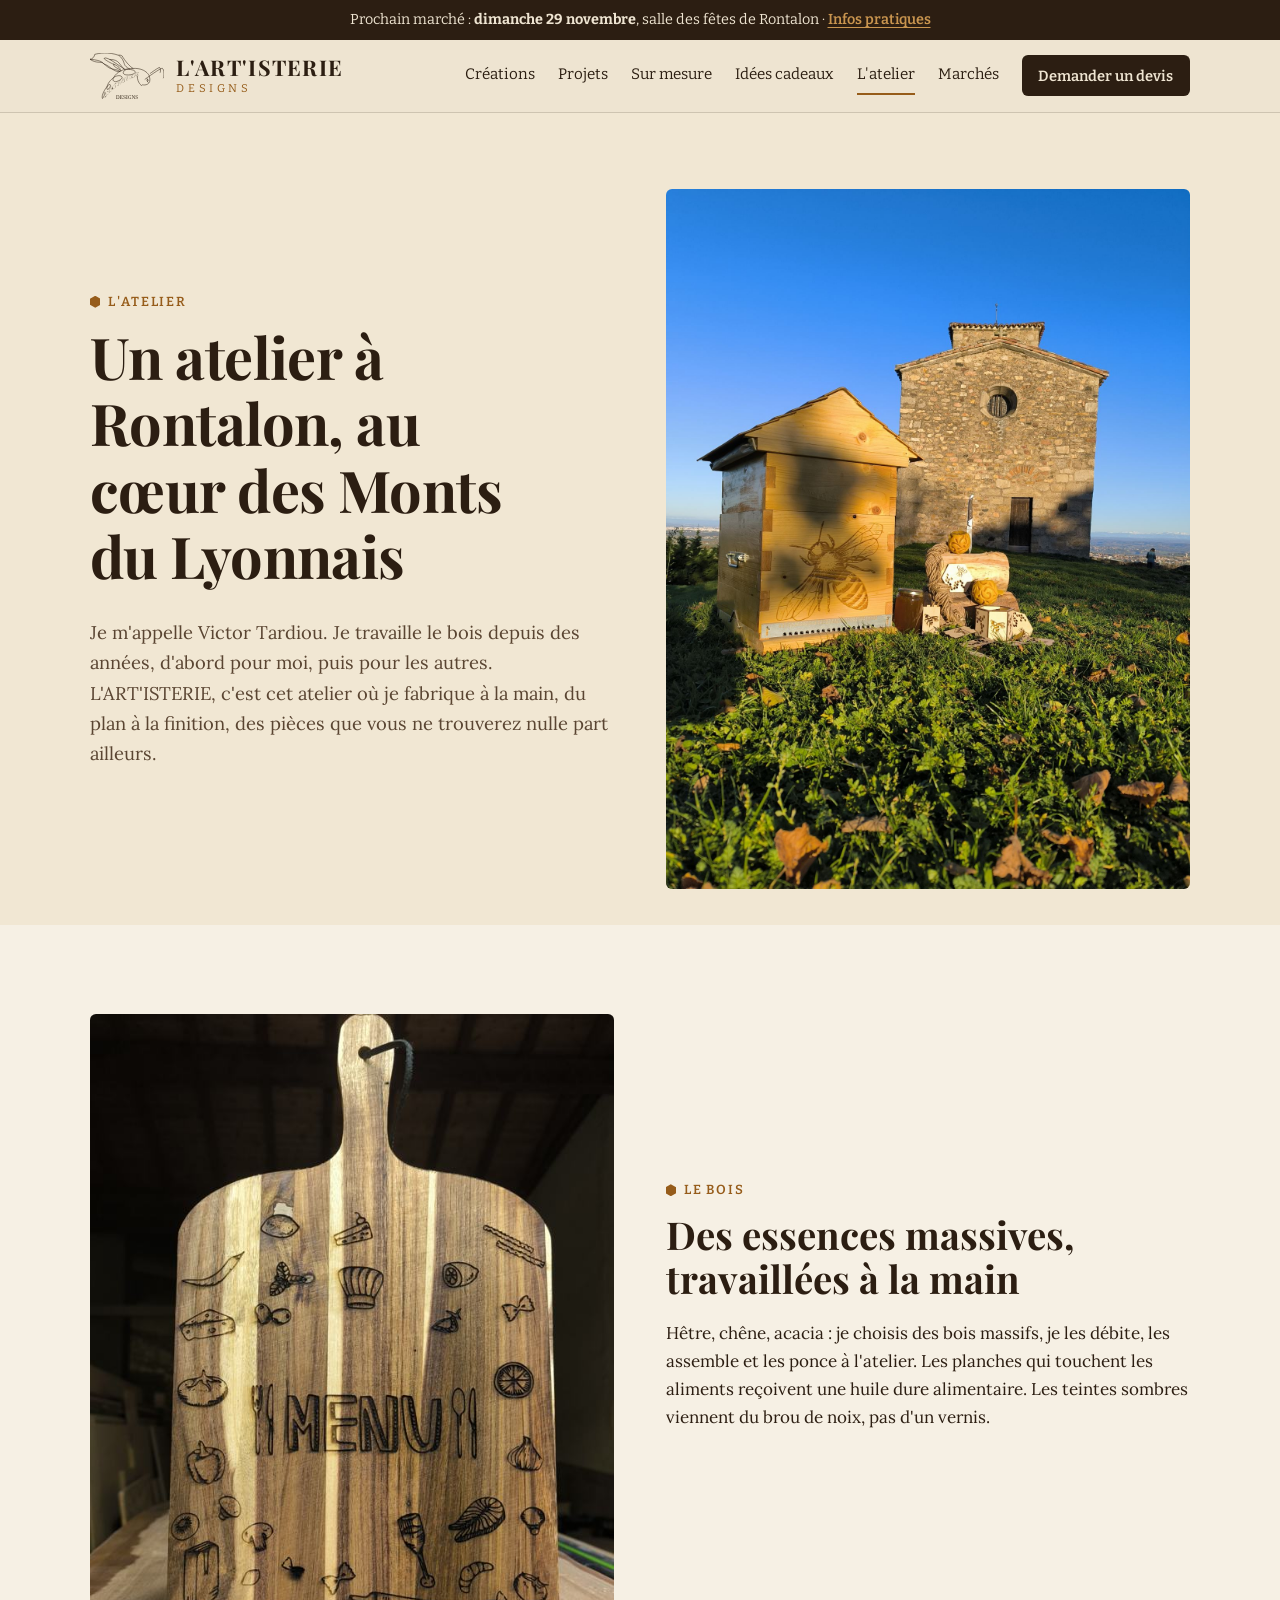
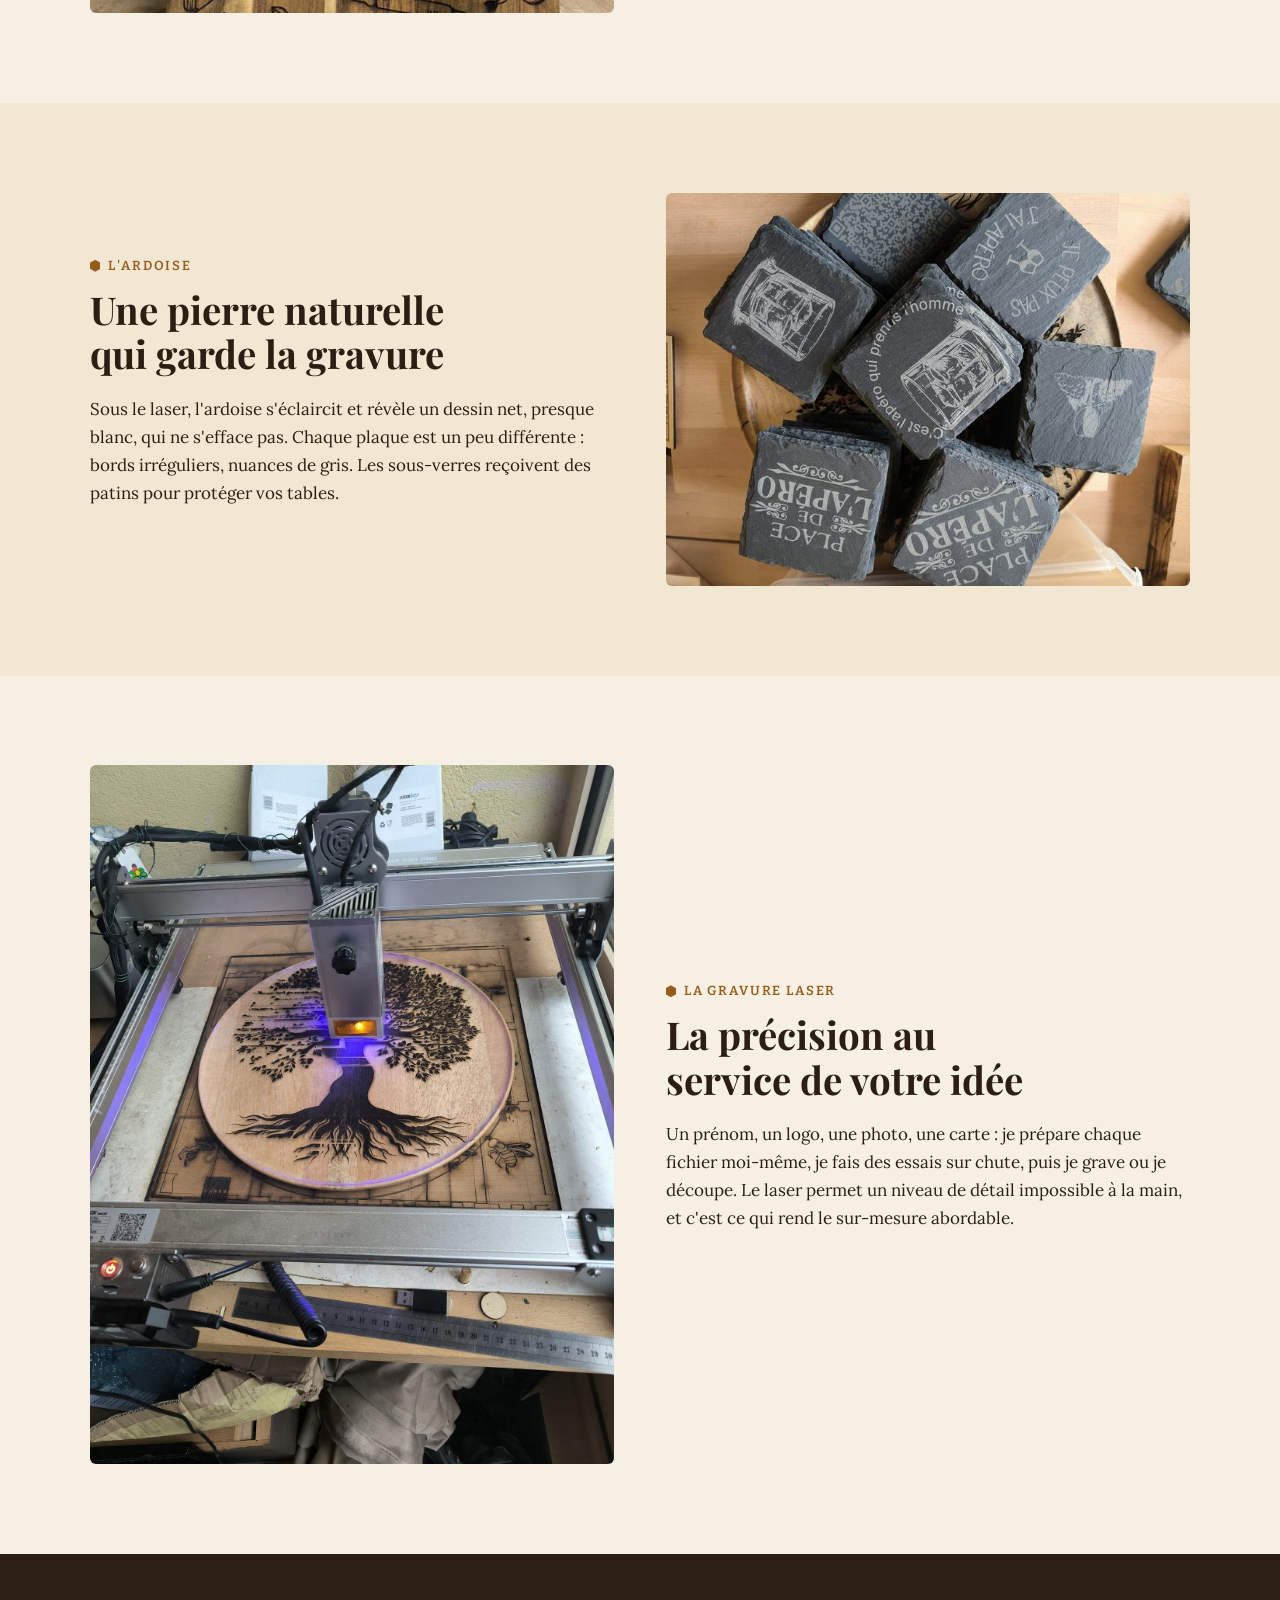
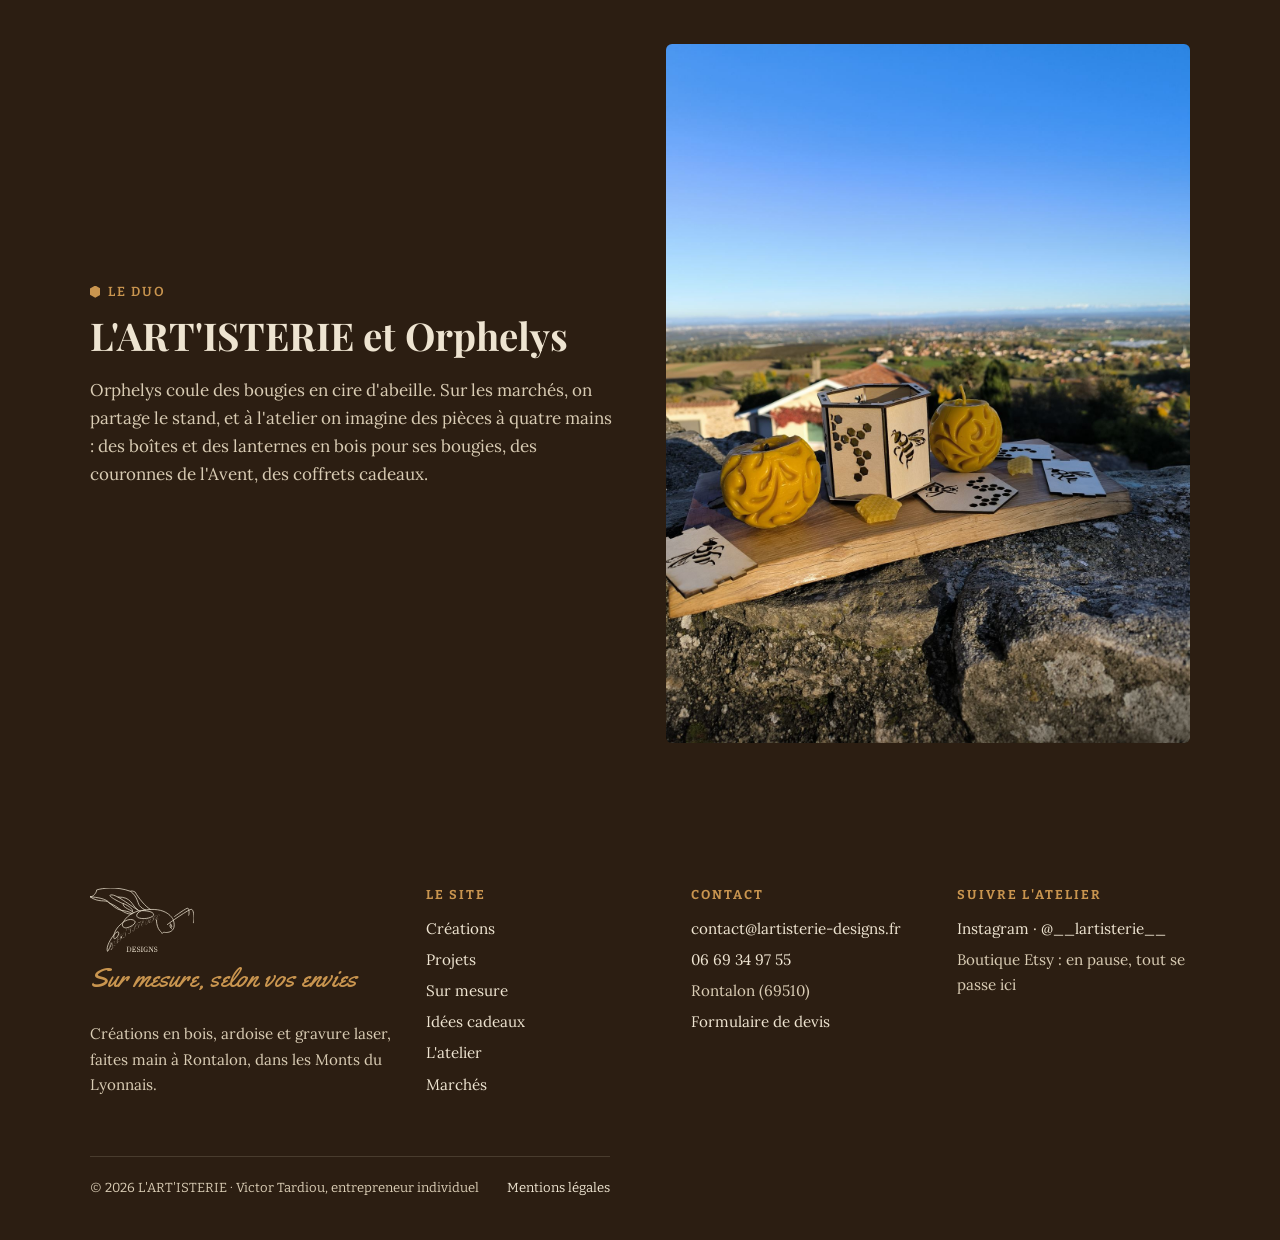
==== atelier.html @ 4615bab8 "Initial commit" ====
<!DOCTYPE html>
<html lang="fr">
<head>
<meta charset="utf-8">
<meta name="viewport" content="width=device-width, initial-scale=1">
<title>L&#x27;atelier de Rontalon · L&#x27;ART&#x27;ISTERIE</title>
<meta name="description" content="Victor Tardiou travaille le bois massif, l&#x27;ardoise et la gravure laser dans son atelier de Rontalon, dans les Monts du Lyonnais.">
<meta property="og:title" content="L&#x27;atelier de Rontalon · L&#x27;ART&#x27;ISTERIE">
<meta property="og:description" content="Victor Tardiou travaille le bois massif, l&#x27;ardoise et la gravure laser dans son atelier de Rontalon, dans les Monts du Lyonnais.">
<meta property="og:type" content="website">
<meta property="og:locale" content="fr_FR">
<meta property="og:image" content="img/ruche-village.jpg">

<link rel="icon" href="img/favicon.svg" type="image/svg+xml">
<link rel="preconnect" href="https://fonts.googleapis.com">
<link rel="preconnect" href="https://fonts.gstatic.com" crossorigin>
<link rel="stylesheet" href="https://fonts.googleapis.com/css2?family=Bitter:wght@400;600&family=Lora:ital,wght@0,400;0,600;1,400&family=Playfair+Display:wght@700&family=Yellowtail&display=swap">
<link rel="stylesheet" href="css/style.css">
</head>
<body data-page="atelier">
<p class="bandeau">Prochain marché : <strong>dimanche 29 novembre</strong>, salle des fêtes de Rontalon · <a href="marches.html">Infos pratiques</a></p>
<header class="entete">
  <div class="wrap">
    <a class="marque" href="index.html" aria-label="L'ART'ISTERIE, accueil">
      <img src="img/logo-brun.svg" alt="" width="74" height="46">
      <span><b>L'ART'ISTERIE</b><small>designs</small></span>
    </a>
    <button class="burger" type="button" aria-expanded="false" aria-controls="nav">Menu</button>
    <nav class="nav" id="nav" aria-label="Navigation principale"><a href="creations.html">Créations</a><a href="projets.html">Projets</a><a href="sur-mesure.html">Sur mesure</a><a href="idees-cadeaux.html">Idées cadeaux</a><a href="atelier.html" aria-current="page">L'atelier</a><a href="marches.html">Marchés</a><a class="btn" href="sur-mesure.html#devis">Demander un devis</a></nav>
  </div>
</header>
<main>

<section class="entete-page">
  <div class="wrap duo">
    <div>
      <p class="surtitre">L'atelier</p>
      <h1>Un atelier à Rontalon, au cœur des Monts du Lyonnais</h1>
      <p class="chapo">Je m'appelle Victor Tardiou. Je travaille le bois depuis des années, d'abord pour moi, puis pour les autres. L'ART'ISTERIE, c'est cet atelier où je fabrique à la main, du plan à la finition, des pièces que vous ne trouverez nulle part ailleurs.</p>
    </div>
    <div><img src="img/ruche-chapelle-sm.jpg" srcset="img/ruche-chapelle-sm.jpg 540w, img/ruche-chapelle.jpg 1350w" sizes="(max-width:700px) 100vw, 50vw" width="540" height="720" alt="Ruche gravée devant une chapelle en pierre des Monts du Lyonnais" fetchpriority="high"></div>
  </div>
</section>
<section class="section papier">
  <div class="wrap duo">
    <div><img src="img/planche-menu-sm.jpg" srcset="img/planche-menu-sm.jpg 659w, img/planche-menu.jpg 1647w" sizes="(max-width:700px) 100vw, 50vw" width="659" height="720" alt="Planche Menu en acacia gravée au laser" loading="lazy" decoding="async"></div>
    <div>
      <p class="surtitre">Le bois</p>
      <h2>Des essences massives, travaillées à la main</h2>
      <p>Hêtre, chêne, acacia : je choisis des bois massifs, je les débite, les assemble et les ponce à l'atelier. Les planches qui touchent les aliments reçoivent une huile dure alimentaire. Les teintes sombres viennent du brou de noix, pas d'un vernis.</p>
    </div>
  </div>
</section>
<section class="section">
  <div class="wrap duo inverse">
    <div><img src="img/ardoise-lot-sm.jpg" srcset="img/ardoise-lot-sm.jpg 720w, img/ardoise-lot.jpg 1800w" sizes="(max-width:700px) 100vw, 50vw" width="720" height="540" alt="Lot de sous-verres en ardoise gravés de motifs variés" loading="lazy" decoding="async"></div>
    <div>
      <p class="surtitre">L'ardoise</p>
      <h2>Une pierre naturelle qui garde la gravure</h2>
      <p>Sous le laser, l'ardoise s'éclaircit et révèle un dessin net, presque blanc, qui ne s'efface pas. Chaque plaque est un peu différente : bords irréguliers, nuances de gris. Les sous-verres reçoivent des patins pour protéger vos tables.</p>
    </div>
  </div>
</section>
<section class="section papier">
  <div class="wrap duo">
    <div><img src="img/laser-arbre-de-vie-sm.jpg" srcset="img/laser-arbre-de-vie-sm.jpg 540w, img/laser-arbre-de-vie.jpg 1350w" sizes="(max-width:700px) 100vw, 50vw" width="540" height="720" alt="La tête laser grave un arbre de vie sur un plateau rond" loading="lazy" decoding="async"></div>
    <div>
      <p class="surtitre">La gravure laser</p>
      <h2>La précision au service de votre idée</h2>
      <p>Un prénom, un logo, une photo, une carte : je prépare chaque fichier moi-même, je fais des essais sur chute, puis je grave ou je découpe. Le laser permet un niveau de détail impossible à la main, et c'est ce qui rend le sur-mesure abordable.</p>
    </div>
  </div>
</section>
<section class="section sombre" id="orphelys">
  <div class="wrap duo inverse">
    <div><img src="img/lanterne-panorama-sm.jpg" srcset="img/lanterne-panorama-sm.jpg 540w, img/lanterne-panorama.jpg 1350w" sizes="(max-width:700px) 100vw, 50vw" width="540" height="720" alt="Lanterne alvéole et bougies en cire d&#x27;abeille Orphelys" loading="lazy" decoding="async"></div>
    <div>
      <p class="surtitre">Le duo</p>
      <h2>L'ART'ISTERIE et Orphelys</h2>
      <p>Orphelys coule des bougies en cire d'abeille. Sur les marchés, on partage le stand, et à l'atelier on imagine des pièces à quatre mains : des boîtes et des lanternes en bois pour ses bougies, des couronnes de l'Avent, des coffrets cadeaux.</p>
    </div>
  </div>
</section>

</main>
<footer class="pied">
  <div class="wrap">
    <div>
      <img class="logo-pied" src="img/logo-lin.svg" alt="" width="103" height="64">
      <p class="script">Sur mesure, selon vos envies</p>
      <p>Créations en bois, ardoise et gravure laser, faites main à Rontalon, dans les Monts du Lyonnais.</p>
    </div>
    <div>
      <h3>Le site</h3>
      <ul><li><a href="creations.html">Créations</a></li><li><a href="projets.html">Projets</a></li><li><a href="sur-mesure.html">Sur mesure</a></li><li><a href="idees-cadeaux.html">Idées cadeaux</a></li><li><a href="atelier.html">L'atelier</a></li><li><a href="marches.html">Marchés</a></li></ul>
    </div>
    <div>
      <h3>Contact</h3>
      <ul>
        <li><a href="mailto:contact@lartisterie-designs.fr">contact@lartisterie-designs.fr</a></li>
        <li><a href="tel:+33669349755">06 69 34 97 55</a></li>
        <li>Rontalon (69510)</li>
        <li><a href="sur-mesure.html#devis">Formulaire de devis</a></li>
      </ul>
    </div>
    <div>
      <h3>Suivre l'atelier</h3>
      <ul>
        <li><a href="https://www.instagram.com/__lartisterie__/">Instagram · @__lartisterie__</a></li>
        <li>Boutique Etsy : en pause, tout se passe ici</li>
      </ul>
    </div>
    <p class="mentions"><span>© <span id="annee">2026</span> L'ART'ISTERIE · Victor Tardiou, entrepreneur individuel</span><a href="mentions-legales.html">Mentions légales</a></p>
  </div>
</footer>
<script src="js/main.js"></script>
</body>
</html>
---- css/style.css ----
/* L'ART'ISTERIE — feuille de style
   Plan : fond lin, encre brune, ocre en accent unique ; l'alvéole (hexagone) comme seul motif signature,
   utilisé pour les puces, les médaillons des matières et les repères de chapitres. */
:root{
  --lin:#EEE4D1;
  --lin-fonce:#E3D5BA;
  --papier:#F6F0E4;
  --brun:#2C1E12;
  --brun-doux:#5A4532;
  --ocre:#965C1A;
  --ocre-clair:#C9954F;
  --trait:rgba(44,30,18,.16);
  --f-titre:"Playfair Display", Georgia, "Times New Roman", serif;
  --f-texte:"Lora", Georgia, serif;
  --f-sous:"Bitter", "Rockwell", Georgia, serif;
  --f-script:"Yellowtail", "Brush Script MT", cursive;
  --largeur:1180px;
  --rayon:6px;
  color-scheme:light;
}
*,*::before,*::after{box-sizing:border-box}
html{scroll-behavior:smooth;-webkit-text-size-adjust:100%}
body{margin:0;background:var(--fond,var(--lin));transition:background-color .4s;color:var(--brun);font-family:var(--f-texte);font-size:1.0625rem;line-height:1.65}
img{max-width:100%;height:auto;display:block}
a{color:var(--ocre);text-underline-offset:3px}
a:hover{color:var(--brun)}
:focus-visible{outline:3px solid var(--ocre);outline-offset:3px;border-radius:2px}
h1,h2,h3{font-family:var(--f-titre);font-weight:700;line-height:1.15;text-wrap:balance;margin:0 0 .5em;color:var(--brun)}
h1{font-size:clamp(2.1rem,4.6vw,3.6rem);letter-spacing:-.01em}
h2{font-size:clamp(1.65rem,3vw,2.4rem)}
h3{font-size:1.3rem}
p{margin:0 0 1em;max-width:65ch}
.wrap{max-width:var(--largeur);margin:0 auto;padding:0 clamp(16px,4vw,40px)}
.surtitre{font-family:var(--f-sous);font-weight:600;font-size:.82rem;letter-spacing:.14em;text-transform:uppercase;color:var(--ocre);margin:0 0 .8em;display:flex;align-items:center;gap:.6em}
.surtitre::before{content:"";width:.8em;height:.92em;background:currentColor;clip-path:polygon(50% 0,100% 25%,100% 75%,50% 100%,0 75%,0 25%);flex:none}
.script{font-family:var(--f-script);font-weight:400;color:var(--ocre);font-size:clamp(1.9rem,3.6vw,2.8rem);line-height:1.1}
.chapo{font-size:1.15rem;color:var(--brun-doux)}

/* Bandeau marché */
.bandeau{max-width:none;margin:0;background:var(--brun);color:var(--lin);font-family:var(--f-sous);font-size:.9rem;text-align:center;padding:.55em 16px}
.bandeau a{color:var(--ocre-clair);font-weight:600}

/* En-tête */
.entete{position:sticky;top:0;z-index:20;background:rgba(238,228,209,.96);backdrop-filter:blur(6px);border-bottom:1px solid var(--trait)}
.entete .wrap{display:flex;align-items:center;justify-content:space-between;gap:20px;min-height:72px}
.marque{display:flex;align-items:center;gap:12px;text-decoration:none;color:var(--brun)}
.marque img{height:46px;width:auto}
.marque span{display:flex;flex-direction:column;line-height:1}
.marque b{font-family:var(--f-titre);font-size:1.35rem;letter-spacing:.06em}
.marque small{font-family:var(--f-sous);font-size:.7rem;letter-spacing:.32em;text-transform:uppercase;color:var(--ocre);margin-top:5px}
.nav{display:flex;align-items:center;gap:clamp(12px,1.8vw,26px)}
.nav a{font-family:var(--f-sous);font-size:.95rem;color:var(--brun);text-decoration:none;padding:6px 0;border-bottom:2px solid transparent}
.nav a:hover,.nav a[aria-current="page"]{border-bottom-color:var(--ocre)}
.nav a.btn{border-bottom:0}
.burger{display:none;background:none;border:1px solid var(--trait);border-radius:var(--rayon);padding:8px 12px;font-family:var(--f-sous);font-size:.95rem;color:var(--brun);cursor:pointer}

/* Boutons */
.btn{display:inline-flex;align-items:center;gap:.5em;font-family:var(--f-sous);font-weight:600;font-size:1rem;text-decoration:none;padding:.8em 1.3em;border-radius:var(--rayon);border:2px solid var(--brun);color:var(--lin);background:var(--brun);cursor:pointer;transition:background .2s,color .2s,transform .2s}
.btn:hover{background:var(--ocre);border-color:var(--ocre);color:var(--papier)}
.btn.clair{background:transparent;color:var(--brun)}
.btn.clair:hover{background:var(--brun);color:var(--lin);border-color:var(--brun)}
.nav a.btn{padding:.5em 1em;font-size:.92rem;color:var(--lin)}
.nav a.btn:hover{color:var(--papier)}
.actions{display:flex;flex-wrap:wrap;gap:12px;margin-top:1.4em}

/* Hero plein cadre (repris de la version B) */
.hero{position:relative;min-height:min(80vh,740px);display:grid;align-items:end;overflow:hidden;color:#FFF8EC;padding:0}
.hero picture,.hero picture img{position:absolute;inset:0;width:100%;height:100%;object-fit:cover}
.hero::after{content:"";position:absolute;inset:0;background:linear-gradient(180deg,rgba(44,30,18,.30) 0%,rgba(44,30,18,.42) 40%,rgba(44,30,18,.9) 100%)}
.hero .wrap{position:relative;z-index:1;width:100%;padding-bottom:clamp(36px,6vw,76px);display:block}
.hero h1{color:#FFF8EC;max-width:17ch;text-shadow:0 2px 18px rgba(0,0,0,.35)}
.hero .surtitre{color:var(--ocre-clair);text-shadow:0 1px 8px rgba(0,0,0,.6)}
.hero .script{color:#E9B66C;display:block;margin:.1em 0 .35em}
.hero .chapo{color:#F0E4CF;max-width:58ch}
.hero .btn{background:#FFF8EC;color:var(--brun);border-color:#FFF8EC}
.hero .btn.clair{background:transparent;color:#FFF8EC}
.hero .btn:hover{background:var(--ocre);border-color:var(--ocre);color:#FFF8EC}

/* Bandeau de chiffres (repris de B) */
.chiffres{display:grid;grid-template-columns:repeat(4,1fr);background:var(--papier);border-bottom:1px solid var(--trait)}
.chiffres div{padding:20px clamp(16px,2vw,28px);border-right:1px solid var(--trait)}
.chiffres div:last-child{border-right:0}
.chiffres b{display:block;font-family:var(--f-titre);font-size:1.55rem;line-height:1.1}
.chiffres span{font-family:var(--f-sous);font-size:.85rem;color:var(--brun-doux)}

/* Réassurance */
.reassurance{border-top:1px solid var(--trait);border-bottom:1px solid var(--trait);background:var(--papier)}
.reassurance ul{list-style:none;margin:0 auto;padding:18px clamp(16px,4vw,40px);display:grid;grid-template-columns:repeat(4,1fr);gap:12px 24px}
.reassurance li{font-family:var(--f-sous);font-size:.95rem;display:flex;gap:.6em;align-items:center}
.reassurance li::before{content:"";width:14px;height:16px;flex:none;background:var(--ocre);clip-path:polygon(50% 0,100% 25%,100% 75%,50% 100%,0 75%,0 25%)}

/* Sections */
.section{padding:clamp(48px,7vw,96px) 0}
.section.papier{background:var(--papier)}
.section.sombre{background:var(--brun);color:var(--lin)}
.section.sombre h2,.section.sombre h3{color:var(--lin)}
.section.sombre p{color:#D9CCB4}
.section.sombre .surtitre{color:var(--ocre-clair)}
.tete{max-width:720px;margin-bottom:clamp(24px,3vw,40px)}
.duo{display:grid;grid-template-columns:1fr 1fr;gap:clamp(24px,4vw,64px);align-items:center}
.duo.inverse > :first-child{order:2}
.duo img{border-radius:var(--rayon);width:100%;object-fit:cover}

/* Carte marché */
.marche-carte{display:grid;grid-template-columns:auto 1fr auto;gap:24px;align-items:center;background:var(--papier);border:1px solid var(--trait);border-left:6px solid var(--ocre);border-radius:var(--rayon);padding:22px 26px}
.date-bloc{font-family:var(--f-titre);text-align:center;line-height:1;color:var(--brun)}
.date-bloc b{display:block;font-size:2.8rem}
.date-bloc span{font-family:var(--f-sous);font-size:.8rem;letter-spacing:.18em;text-transform:uppercase;color:var(--ocre)}
.marche-carte h3{margin:0 0 .2em}
.marche-carte p{margin:0;color:var(--brun-doux)}

/* Matières en alvéoles */
.matieres{display:grid;grid-template-columns:repeat(3,1fr);gap:clamp(20px,3vw,40px)}
.matiere{text-decoration:none;color:var(--brun);display:flex;flex-direction:column;align-items:center;text-align:center}
.alveole{width:min(260px,100%);aspect-ratio:1/1.1547;clip-path:polygon(50% 0,100% 25%,100% 75%,50% 100%,0 75%,0 25%);overflow:hidden;background:var(--lin-fonce);transition:transform .35s ease}
.alveole img{width:100%;height:100%;object-fit:cover}
.matiere:hover .alveole{transform:rotate(-4deg) scale(1.03)}
.matiere h3{margin:.9em 0 .25em}
.matiere p{font-size:.98rem;color:var(--brun-doux)}

/* Cartes / galerie */
.filtres{display:flex;flex-wrap:wrap;gap:8px;margin-bottom:28px}
.filtre{font-family:var(--f-sous);font-size:.92rem;padding:.5em 1em;border-radius:999px;border:1px solid var(--trait);background:var(--papier);color:var(--brun);cursor:pointer}
.filtre[aria-pressed="true"]{background:var(--brun);color:var(--lin);border-color:var(--brun)}
.grille{display:grid;grid-template-columns:repeat(auto-fill,minmax(260px,1fr));gap:clamp(18px,2.4vw,30px)}
.carte{background:var(--papier);border:1px solid var(--trait);border-radius:var(--rayon);overflow:hidden;display:flex;flex-direction:column}
.carte[hidden]{display:none}
.carte img{width:100%;aspect-ratio:4/3;object-fit:cover;transition:transform .5s ease}
.carte:hover img{transform:scale(1.04)}
.carte .media{overflow:hidden}
.carte .corps{padding:18px 20px 20px;display:flex;flex-direction:column;gap:.5em;flex:1}
.carte h3{margin:0;font-size:1.2rem}
.carte p{margin:0;font-size:.97rem;color:var(--brun-doux)}
.etiquettes{display:flex;flex-wrap:wrap;gap:6px}
.etiquette{font-family:var(--f-sous);font-size:.72rem;letter-spacing:.08em;text-transform:uppercase;color:var(--ocre);border:1px solid rgba(150,92,26,.35);border-radius:4px;padding:.15em .5em}
.pied-carte{margin-top:auto;padding-top:.6em;display:flex;align-items:center;justify-content:space-between;gap:12px;flex-wrap:wrap}
.prix{font-family:var(--f-titre);font-weight:700;font-size:1.15rem;font-variant-numeric:tabular-nums}
.prix.devis{font-family:var(--f-sous);font-weight:600;font-size:.95rem;color:var(--ocre)}
.lien-fleche{font-family:var(--f-sous);font-weight:600;font-size:.92rem;text-decoration:none}
.lien-fleche::after{content:" →"}
.photo-a-venir{aspect-ratio:4/3;display:grid;place-items:center;background:
  repeating-linear-gradient(60deg,transparent 0 22px,rgba(150,92,26,.12) 22px 23px),
  repeating-linear-gradient(-60deg,transparent 0 22px,rgba(150,92,26,.12) 22px 23px),var(--lin-fonce);
  font-family:var(--f-sous);font-size:.85rem;color:var(--brun-doux);letter-spacing:.06em}

/* Étapes */
.etapes{list-style:none;margin:0;padding:0;display:grid;grid-template-columns:repeat(4,1fr);gap:22px;counter-reset:e}
.etapes li{counter-increment:e;background:var(--papier);border:1px solid var(--trait);border-radius:var(--rayon);padding:22px}
.section.sombre .etapes li{background:rgba(238,228,209,.06);border-color:rgba(238,228,209,.18)}
.etapes li::before{content:counter(e);display:grid;place-items:center;width:42px;height:48px;margin-bottom:12px;background:var(--ocre);color:var(--papier);font-family:var(--f-titre);font-weight:700;font-size:1.3rem;clip-path:polygon(50% 0,100% 25%,100% 75%,50% 100%,0 75%,0 25%)}
.etapes h3{font-size:1.1rem;margin-bottom:.3em}
.etapes p{font-size:.95rem;margin:0}

/* Récit de projet */
.chapitre{display:grid;grid-template-columns:200px 1fr;gap:clamp(20px,4vw,56px);padding:clamp(36px,5vw,64px) 0;border-top:1px solid var(--trait)}
.chapitre .repere{font-family:var(--f-sous);color:var(--ocre);font-size:.85rem;letter-spacing:.12em;text-transform:uppercase}
.chapitre .repere b{display:block;font-family:var(--f-titre);font-size:3rem;letter-spacing:0;color:var(--brun);line-height:1;margin-bottom:.15em}
.planche-photos{display:grid;grid-template-columns:repeat(auto-fill,minmax(150px,220px));gap:12px;margin-top:1.2em}
.planche-photos figure{margin:0}
.planche-photos img{border-radius:4px;aspect-ratio:3/4;object-fit:cover;width:100%}
.planche-photos figcaption{font-family:var(--f-sous);font-size:.8rem;color:var(--brun-doux);margin-top:.35em}
.fiche{display:grid;grid-template-columns:repeat(4,1fr);gap:1px;background:var(--trait);border:1px solid var(--trait);border-radius:var(--rayon);overflow:hidden;margin:1.5em 0}
.fiche div{background:var(--papier);padding:14px 16px}
.fiche dt{font-family:var(--f-sous);font-size:.75rem;letter-spacing:.12em;text-transform:uppercase;color:var(--ocre)}
.fiche dd{margin:.2em 0 0;font-family:var(--f-titre);font-weight:700;font-size:1.1rem}

/* Brouillon */
.brouillon{border:1.5px dashed var(--ocre);background:rgba(150,92,26,.06);border-radius:var(--rayon);padding:10px 14px;font-family:var(--f-sous);font-size:.85rem;color:var(--ocre);margin:1em 0;max-width:65ch}
.brouillon::before{content:"Brouillon · ";font-weight:700}

/* Formulaire */
.formulaire{background:var(--papier);border:1px solid var(--trait);border-radius:var(--rayon);padding:clamp(20px,3vw,36px);display:grid;grid-template-columns:1fr 1fr;gap:18px 22px}
.champ{display:flex;flex-direction:column;gap:6px}
.champ.large{grid-column:1/-1}
.champ label{font-family:var(--f-sous);font-weight:600;font-size:.92rem}
.champ label small{font-weight:400;color:var(--brun-doux)}
.champ input,.champ select,.champ textarea{font:inherit;font-size:1rem;color:var(--brun);background:#FFFDF8;border:1px solid rgba(44,30,18,.28);border-radius:4px;padding:.7em .8em;width:100%}
.champ textarea{min-height:140px;resize:vertical}
.champ input:focus,.champ select:focus,.champ textarea:focus{outline:2px solid var(--ocre);outline-offset:1px;border-color:var(--ocre)}
.case{display:flex;gap:10px;align-items:flex-start;font-size:.92rem}
.case input{margin-top:.35em;accent-color:var(--ocre)}
.cache{position:absolute;left:-9999px}
.confirmation{grid-column:1/-1;background:var(--brun);color:var(--lin);border-radius:var(--rayon);padding:16px 18px;font-family:var(--f-sous)}

/* Avis vide */
.avis-vide{border:1px dashed rgba(238,228,209,.35);border-radius:var(--rayon);padding:28px;display:flex;flex-wrap:wrap;gap:20px;align-items:center;justify-content:space-between}
.avis-vide p{margin:0}
.section.sombre .btn{background:var(--lin);color:var(--brun);border-color:var(--lin)}
.section.sombre .btn:hover{background:var(--ocre-clair);border-color:var(--ocre-clair)}

/* Insta */
.insta{display:grid;grid-template-columns:repeat(4,1fr);gap:10px}
.insta img{aspect-ratio:1;object-fit:cover;border-radius:4px;width:100%}

/* Pied de page */
.pied{background:var(--brun);color:#D9CCB4;padding:56px 0 28px;font-size:.95rem}
.pied .wrap{display:grid;grid-template-columns:1.3fr 1fr 1fr 1fr;gap:32px}
.pied h3{font-family:var(--f-sous);font-size:.8rem;letter-spacing:.16em;text-transform:uppercase;color:var(--ocre-clair);margin-bottom:1em}
.pied ul{list-style:none;margin:0;padding:0;display:grid;gap:.4em}
.pied a{color:var(--lin);text-decoration:none}
.pied a:hover{color:var(--ocre-clair)}
.pied .logo-pied{height:64px;width:auto;margin-bottom:12px}
.pied .script{color:var(--ocre-clair);font-size:1.7rem}
.mentions{grid-column:1/-1;border-top:1px solid rgba(238,228,209,.15);padding-top:20px;margin-top:12px;font-family:var(--f-sous);font-size:.82rem;display:flex;flex-wrap:wrap;justify-content:space-between;gap:10px}

/* Pages intérieures */
.entete-page{padding:clamp(36px,6vw,80px) 0 clamp(20px,3vw,36px)}
.entete-page .chapo{margin-top:.6em}
.texte-legal h2{font-size:1.35rem;margin-top:1.6em}

@media (max-width:980px){
  .duo{grid-template-columns:1fr}
  .duo.inverse > :first-child{order:0}
  .reassurance ul{grid-template-columns:1fr 1fr}
  .etapes{grid-template-columns:1fr 1fr}
  .pied .wrap{grid-template-columns:1fr 1fr}
  .fiche{grid-template-columns:1fr 1fr}
  .burger{display:inline-block}
  .nav{display:none;position:absolute;left:0;right:0;top:100%;background:var(--lin);flex-direction:column;align-items:stretch;padding:12px clamp(16px,4vw,40px) 20px;border-bottom:1px solid var(--trait);gap:0}
  .nav.ouvert{display:flex}
  .nav a{padding:12px 0;border-bottom:1px solid var(--trait)}
  .nav .btn{margin-top:12px;justify-content:center}
  .chapitre{grid-template-columns:1fr}
}
@media (max-width:640px){
  body{font-size:1rem}
  .matieres{grid-template-columns:1fr}
  .marche-carte{grid-template-columns:1fr;text-align:left}
  .date-bloc{text-align:left}
  .formulaire{grid-template-columns:1fr}
  .etapes{grid-template-columns:1fr}
  .insta{grid-template-columns:1fr 1fr}
  .pied .wrap{grid-template-columns:1fr}
  .marque b{font-size:1.15rem}
  .marque img{height:38px}
}
@media (prefers-reduced-motion:reduce){
  *{transition:none!important;scroll-behavior:auto!important}
}

/* Une ambiance de fond par page (repris de B) */
body[data-page="creations"],body[data-page="sur-mesure"]{--fond:var(--papier)}
body[data-page="creations"] .carte,body[data-page="sur-mesure"] .carte,body[data-page="sur-mesure"] .formulaire{background:#FFFDF8}
body[data-page="idees-cadeaux"]{--fond:#E2D2B4}
body[data-page="atelier"]{--fond:#F1E7D3}
body[data-page="projets"]{--fond:#E8DCC5}
body[data-page="marches"],body[data-page="mentions"]{--fond:var(--lin)}
/* Page projet : fond brun, comme un atelier le soir */
body[data-page="projet"]{--fond:var(--brun);color:#E6DAC4}
body[data-page="projet"] h1,body[data-page="projet"] h2,body[data-page="projet"] h3{color:#F4EADA}
body[data-page="projet"] .chapo,body[data-page="projet"] p{color:#D2C3A9}
body[data-page="projet"] .surtitre{color:var(--ocre-clair)}
body[data-page="projet"] .entete{background:rgba(44,30,18,.95);border-bottom-color:rgba(238,228,209,.14)}
body[data-page="projet"] .marque b,body[data-page="projet"] .nav a{color:#F4EADA}
body[data-page="projet"] .marque img{filter:invert(92%) sepia(12%) saturate(300%) hue-rotate(350deg)}
body[data-page="projet"] .burger{color:#F4EADA;border-color:rgba(238,228,209,.3)}
body[data-page="projet"] .fiche{background:rgba(238,228,209,.14);border-color:rgba(238,228,209,.14)}
body[data-page="projet"] .fiche div{background:#3A2919}
body[data-page="projet"] .fiche dd{color:#F4EADA}
body[data-page="projet"] .chapitre{border-top-color:rgba(238,228,209,.14)}
body[data-page="projet"] .planche-photos figcaption{color:#BBA98C}
body[data-page="projet"] .brouillon{color:var(--ocre-clair);border-color:var(--ocre-clair)}
body[data-page="projet"] .btn{background:var(--lin);color:var(--brun);border-color:var(--lin)}
body[data-page="projet"] .btn:hover{background:var(--ocre-clair);border-color:var(--ocre-clair)}
@media (max-width:980px){body[data-page="projet"] .nav{background:var(--brun)} body[data-page="projet"] .nav a{border-bottom-color:rgba(238,228,209,.14)}}

/* Frise de fabrication en alvéoles numérotées (repris de B) */
.frise{position:relative}
.frise::before{content:"";position:absolute;left:44px;top:40px;bottom:40px;width:1px;background:rgba(238,228,209,.18)}
.chapitre{grid-template-columns:90px 1fr;border-top:0}
.chapitre .repere{position:relative;z-index:1;text-align:center;font-size:.72rem;letter-spacing:.06em;color:#BBA98C}
.chapitre .repere b{display:grid;place-items:center;width:90px;height:104px;margin:0 0 8px;background:var(--ocre);color:#FFF8EC;font-size:1.8rem;clip-path:polygon(50% 0,100% 25%,100% 75%,50% 100%,0 75%,0 25%)}

/* FAQ en accordéon (repris de B) */
.faq-liste{max-width:820px}
.faq{border-bottom:1px solid var(--trait);padding:16px 0}
.faq summary{font-family:var(--f-titre);font-weight:700;font-size:1.1rem;cursor:pointer;list-style:none;display:flex;justify-content:space-between;gap:12px}
.faq summary::-webkit-details-marker{display:none}
.faq summary::after{content:"+";color:var(--ocre);font-family:var(--f-sous);font-size:1.3rem;line-height:1}
.faq[open] summary::after{content:"–"}
.faq p{margin:.7em 0 0;color:var(--brun-doux)}

@media (max-width:980px){.chiffres{grid-template-columns:1fr 1fr}.chiffres div:nth-child(2){border-right:0}.chiffres div:nth-child(-n+2){border-bottom:1px solid var(--trait)}}
@media (max-width:640px){
  .hero{min-height:84vh}
  .chapitre{grid-template-columns:1fr}
  .frise::before{display:none}
  .chapitre .repere{display:flex;align-items:center;gap:12px;text-align:left}
  .chapitre .repere b{width:56px;height:64px;font-size:1.2rem;margin:0}
}

body[data-page="projet"] .nav a.btn{color:var(--brun)}
body[data-page="projet"] .nav a.btn:hover{color:var(--brun)}

/* Visionneuse plein écran */
img.agrandir{cursor:zoom-in}
img.agrandir:focus-visible{outline:3px solid var(--ocre);outline-offset:2px}
.visionneuse{position:fixed;inset:0;z-index:1000;background:rgba(20,13,7,.94);display:flex;align-items:center;justify-content:center}
.visionneuse[hidden]{display:none}
.visionneuse figure{margin:0;max-width:94vw;max-height:92vh;display:flex;flex-direction:column;align-items:center;gap:10px}
.visionneuse img,.visionneuse video{max-width:94vw;max-height:84vh;width:auto;height:auto;object-fit:contain;border-radius:4px;box-shadow:0 10px 40px rgba(0,0,0,.5)}
.visionneuse figcaption{color:var(--lin);font-family:var(--f-corps,inherit);font-size:.95rem;text-align:center;max-width:60ch}
.visionneuse button{position:absolute;background:rgba(238,228,209,.12);color:var(--lin);border:1px solid rgba(238,228,209,.3);border-radius:999px;width:48px;height:48px;font-size:1.8rem;line-height:1;cursor:pointer;display:flex;align-items:center;justify-content:center}
.visionneuse button:hover,.visionneuse button:focus-visible{background:rgba(238,228,209,.25)}
.v-fermer{top:16px;right:16px}
.v-prec{left:16px;top:50%;transform:translateY(-50%)}
.v-suiv{right:16px;top:50%;transform:translateY(-50%)}
.visionneuse.seule .v-prec,.visionneuse.seule .v-suiv{display:none}
body.v-ouverte{overflow:hidden}
@media (max-width:640px){.v-prec,.v-suiv{top:auto;bottom:18px;transform:none}}
.planche-photos video{border-radius:4px;aspect-ratio:3/4;object-fit:cover;width:100%;display:block;background:#000}
.planche-photos figure.video figcaption::before{content:"▶ ";color:var(--ocre)}

.visionneuse [hidden]{display:none}
video.agrandir{cursor:zoom-in}
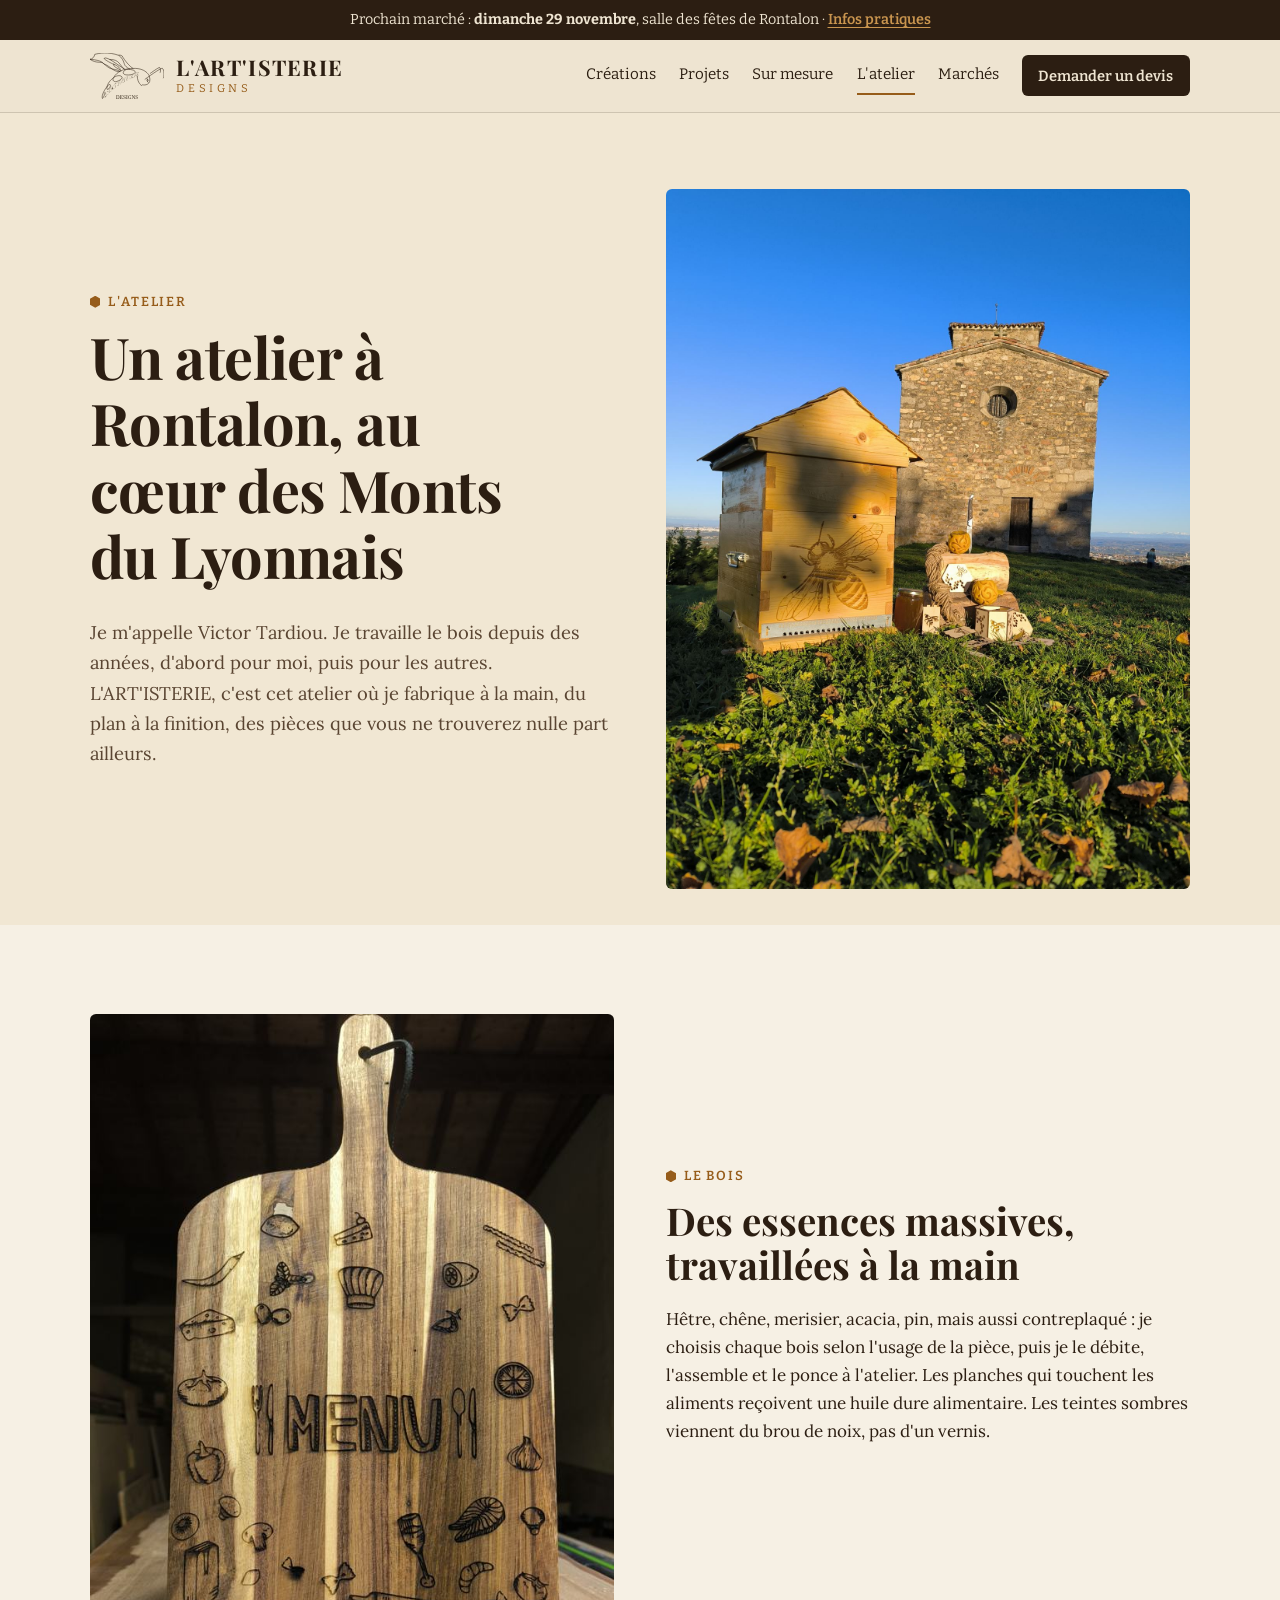
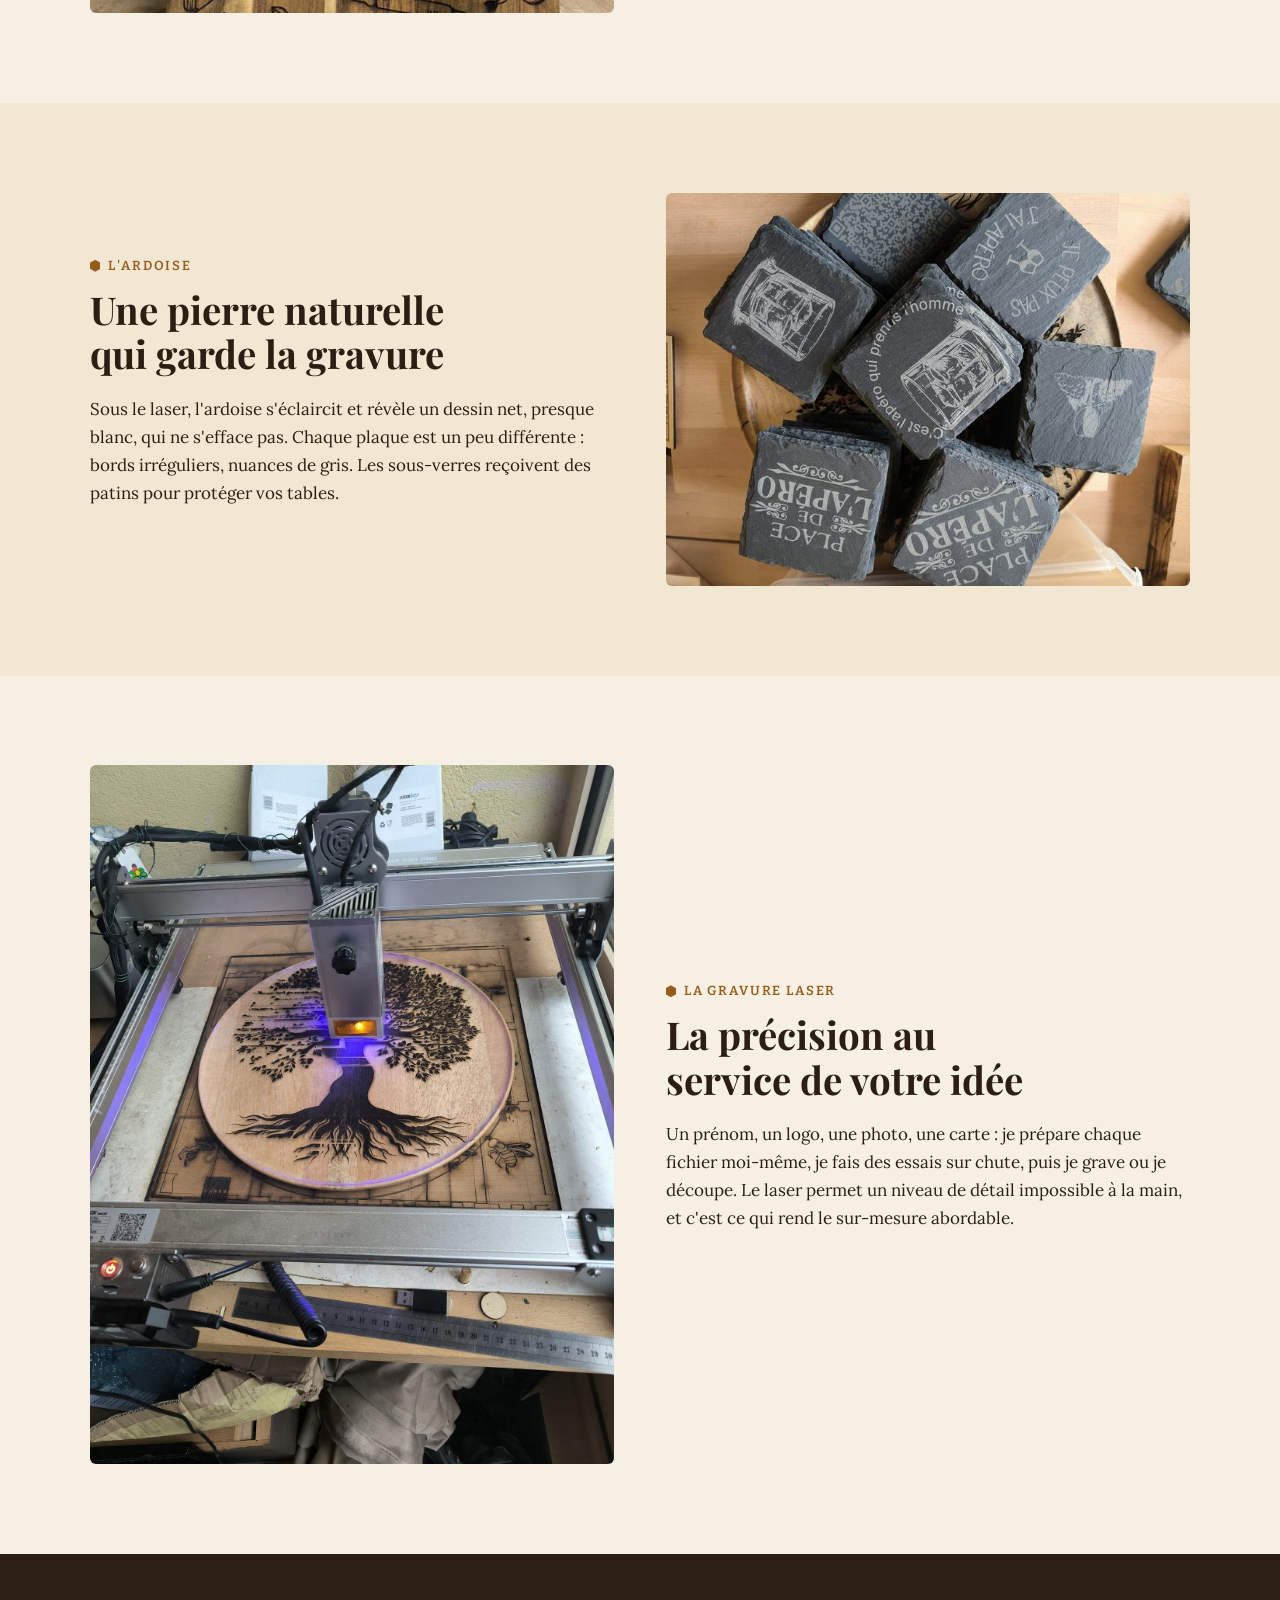
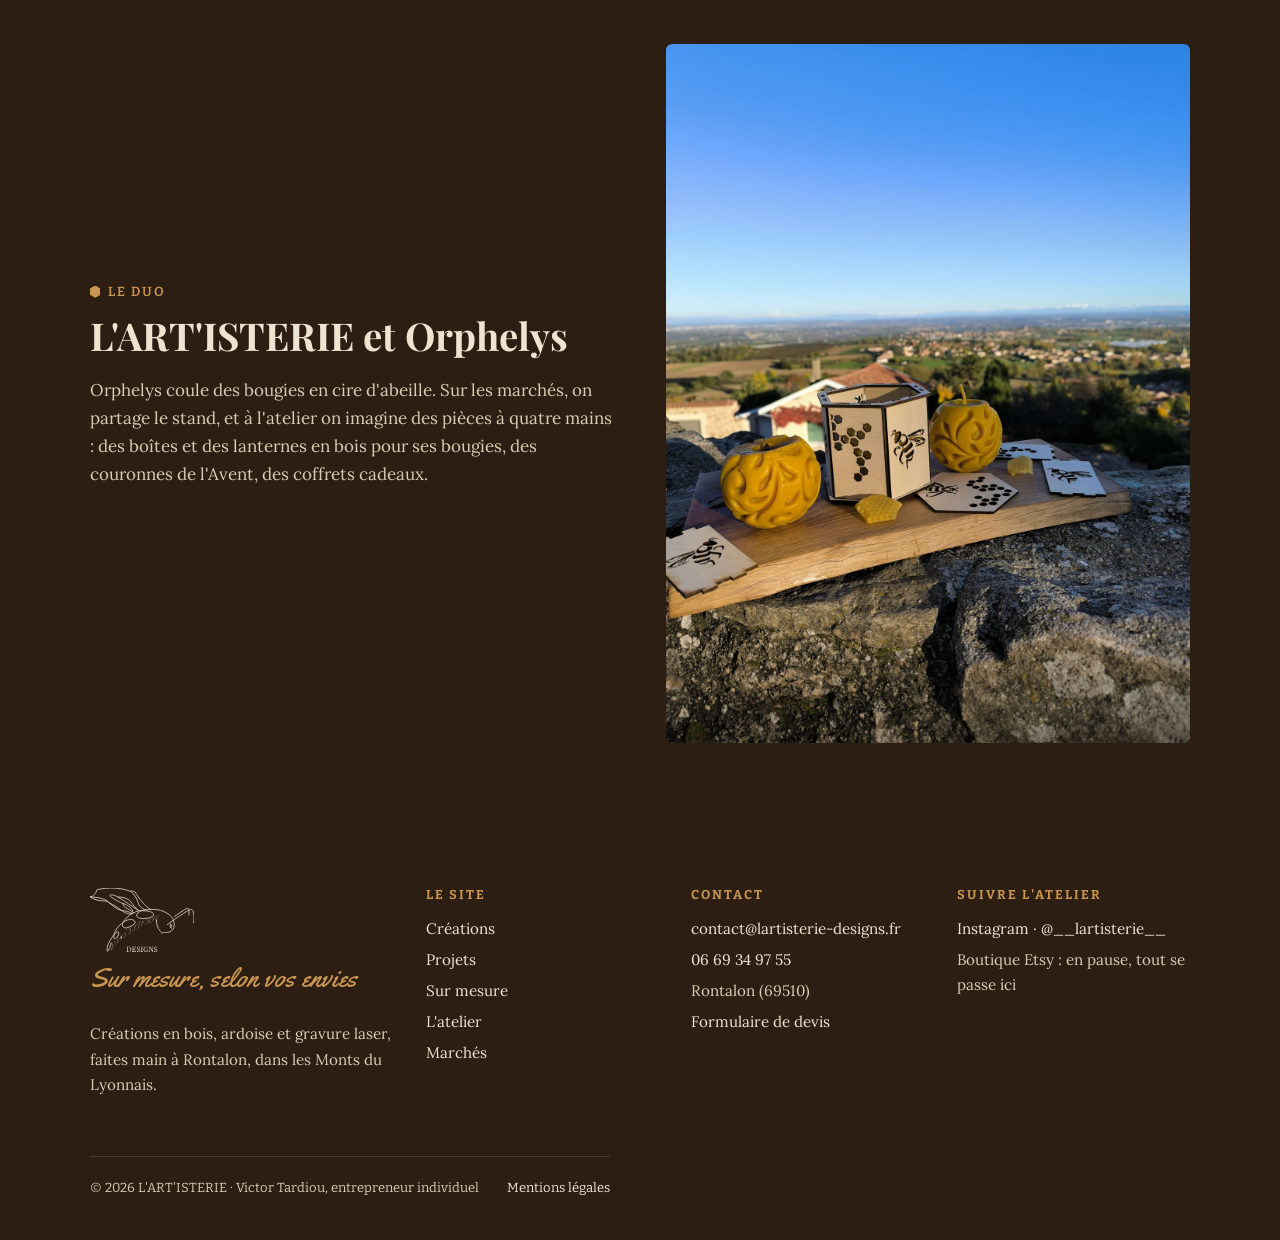
==== commit eec5812b: "Corrections du 21 novembre" ====
--- a/atelier.html
+++ b/atelier.html
@@ -26,7 +26,7 @@
       <span><b>L'ART'ISTERIE</b><small>designs</small></span>
     </a>
     <button class="burger" type="button" aria-expanded="false" aria-controls="nav">Menu</button>
-    <nav class="nav" id="nav" aria-label="Navigation principale"><a href="creations.html">Créations</a><a href="projets.html">Projets</a><a href="sur-mesure.html">Sur mesure</a><a href="idees-cadeaux.html">Idées cadeaux</a><a href="atelier.html" aria-current="page">L'atelier</a><a href="marches.html">Marchés</a><a class="btn" href="sur-mesure.html#devis">Demander un devis</a></nav>
+    <nav class="nav" id="nav" aria-label="Navigation principale"><a href="creations.html">Créations</a><a href="projets.html">Projets</a><a href="sur-mesure.html">Sur mesure</a><a href="atelier.html" aria-current="page">L'atelier</a><a href="marches.html">Marchés</a><a class="btn" href="sur-mesure.html#devis">Demander un devis</a></nav>
   </div>
 </header>
 <main>
@@ -47,7 +47,7 @@
     <div>
       <p class="surtitre">Le bois</p>
       <h2>Des essences massives, travaillées à la main</h2>
-      <p>Hêtre, chêne, acacia : je choisis des bois massifs, je les débite, les assemble et les ponce à l'atelier. Les planches qui touchent les aliments reçoivent une huile dure alimentaire. Les teintes sombres viennent du brou de noix, pas d'un vernis.</p>
+      <p>Hêtre, chêne, merisier, acacia, pin, mais aussi contreplaqué : je choisis chaque bois selon l'usage de la pièce, puis je le débite, l'assemble et le ponce à l'atelier. Les planches qui touchent les aliments reçoivent une huile dure alimentaire. Les teintes sombres viennent du brou de noix, pas d'un vernis.</p>
     </div>
   </div>
 </section>
@@ -92,7 +92,7 @@
     </div>
     <div>
       <h3>Le site</h3>
-      <ul><li><a href="creations.html">Créations</a></li><li><a href="projets.html">Projets</a></li><li><a href="sur-mesure.html">Sur mesure</a></li><li><a href="idees-cadeaux.html">Idées cadeaux</a></li><li><a href="atelier.html">L'atelier</a></li><li><a href="marches.html">Marchés</a></li></ul>
+      <ul><li><a href="creations.html">Créations</a></li><li><a href="projets.html">Projets</a></li><li><a href="sur-mesure.html">Sur mesure</a></li><li><a href="atelier.html">L'atelier</a></li><li><a href="marches.html">Marchés</a></li></ul>
     </div>
     <div>
       <h3>Contact</h3>
--- a/css/style.css
+++ b/css/style.css
@@ -114,7 +114,7 @@
 .matiere{text-decoration:none;color:var(--brun);display:flex;flex-direction:column;align-items:center;text-align:center}
 .alveole{width:min(260px,100%);aspect-ratio:1/1.1547;clip-path:polygon(50% 0,100% 25%,100% 75%,50% 100%,0 75%,0 25%);overflow:hidden;background:var(--lin-fonce);transition:transform .35s ease}
 .alveole img{width:100%;height:100%;object-fit:cover}
-.matiere:hover .alveole{transform:rotate(-4deg) scale(1.03)}
+@media (hover:hover){.matiere:hover .alveole{transform:rotate(-4deg) scale(1.03)}}
 .matiere h3{margin:.9em 0 .25em}
 .matiere p{font-size:.98rem;color:var(--brun-doux)}
 
@@ -160,9 +160,10 @@
 .planche-photos img{border-radius:4px;aspect-ratio:3/4;object-fit:cover;width:100%}
 .planche-photos figcaption{font-family:var(--f-sous);font-size:.8rem;color:var(--brun-doux);margin-top:.35em}
 .fiche{display:grid;grid-template-columns:repeat(4,1fr);gap:1px;background:var(--trait);border:1px solid var(--trait);border-radius:var(--rayon);overflow:hidden;margin:1.5em 0}
-.fiche div{background:var(--papier);padding:14px 16px}
+.fiche div{background:var(--papier);padding:16px 18px 18px;position:relative}
+.fiche div::before{content:"";display:block;width:14px;height:16px;margin-bottom:8px;background:var(--ocre);clip-path:polygon(50% 0,100% 25%,100% 75%,50% 100%,0 75%,0 25%)}
 .fiche dt{font-family:var(--f-sous);font-size:.75rem;letter-spacing:.12em;text-transform:uppercase;color:var(--ocre)}
-.fiche dd{margin:.2em 0 0;font-family:var(--f-titre);font-weight:700;font-size:1.1rem}
+.fiche dd{margin:.25em 0 0;font-family:var(--f-titre);font-weight:700;font-size:1.02rem;line-height:1.3}
 
 /* Brouillon */
 .brouillon{border:1.5px dashed var(--ocre);background:rgba(150,92,26,.06);border-radius:var(--rayon);padding:10px 14px;font-family:var(--f-sous);font-size:.85rem;color:var(--ocre);margin:1em 0;max-width:65ch}
@@ -313,3 +314,6 @@
 
 .visionneuse [hidden]{display:none}
 video.agrandir{cursor:zoom-in}
+
+/* Badge de l'hébergeur masqué */
+#nl-badge-frame{display:none!important}
